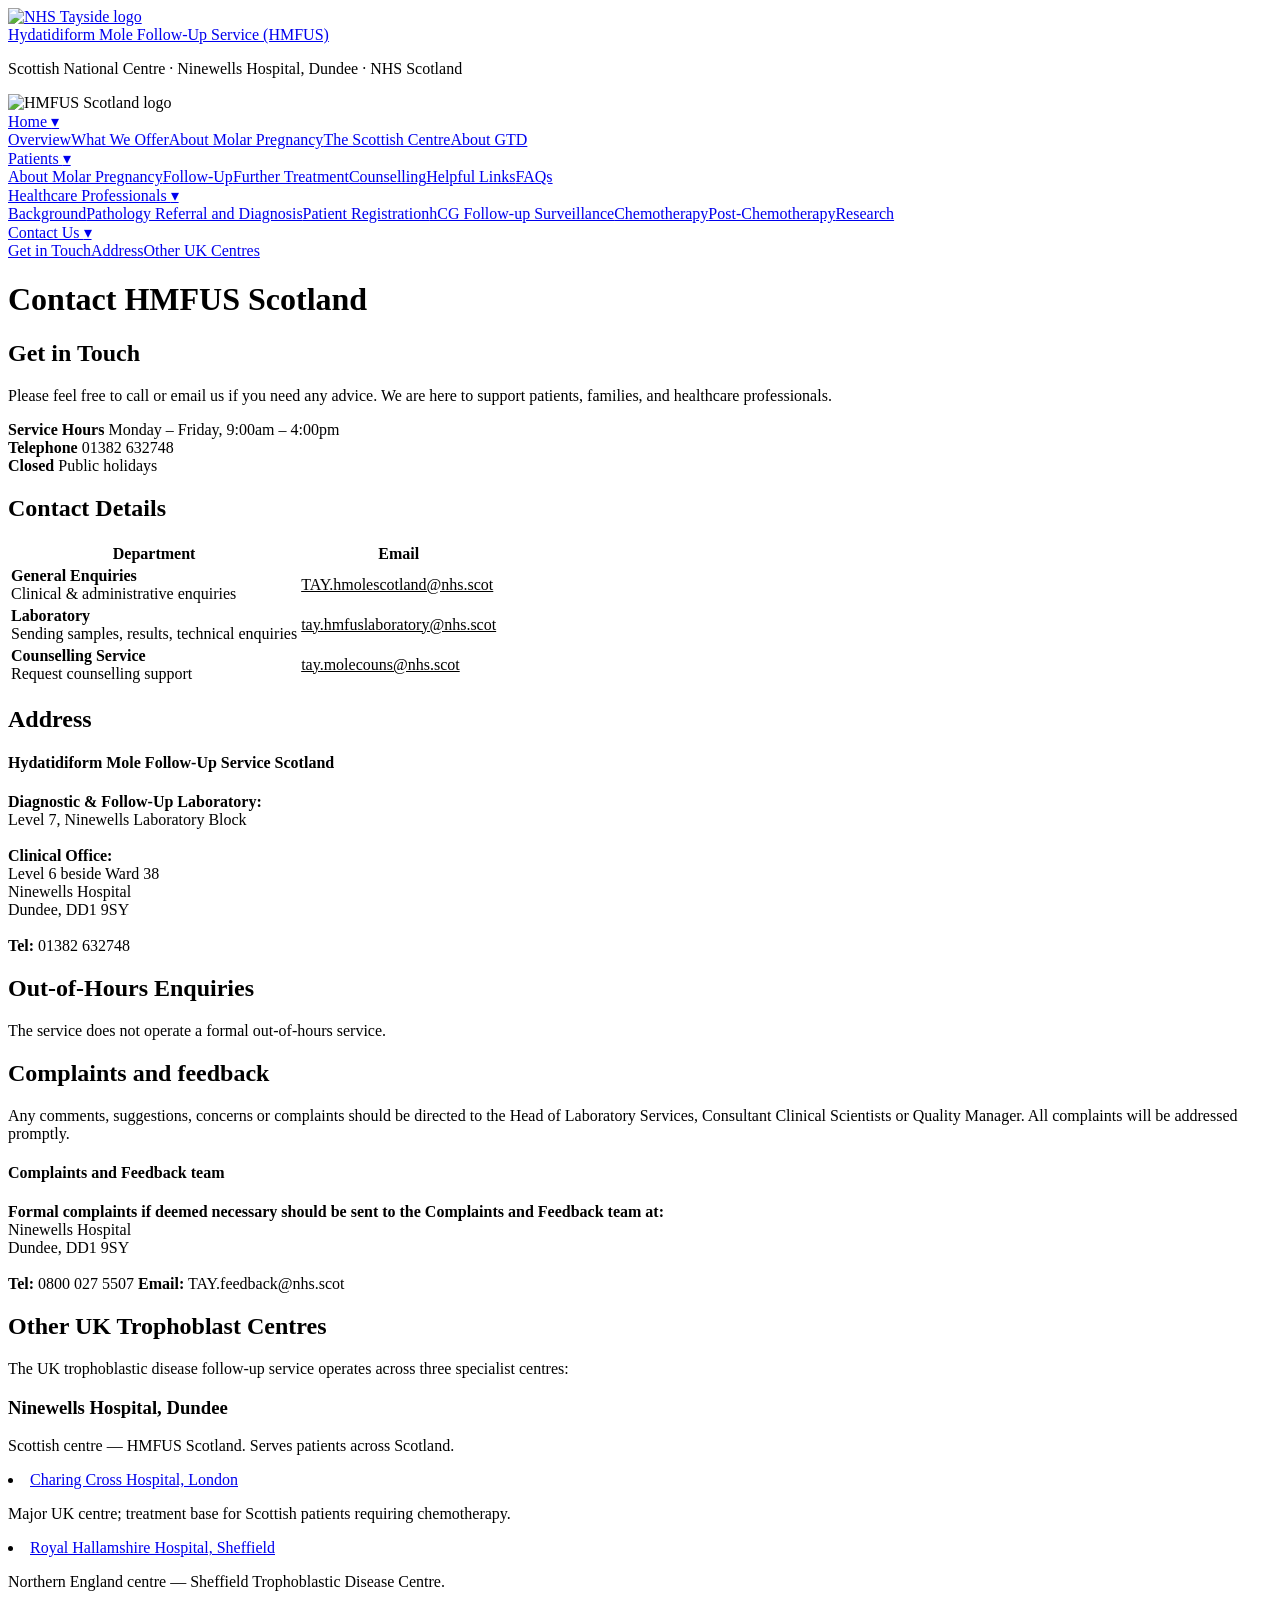
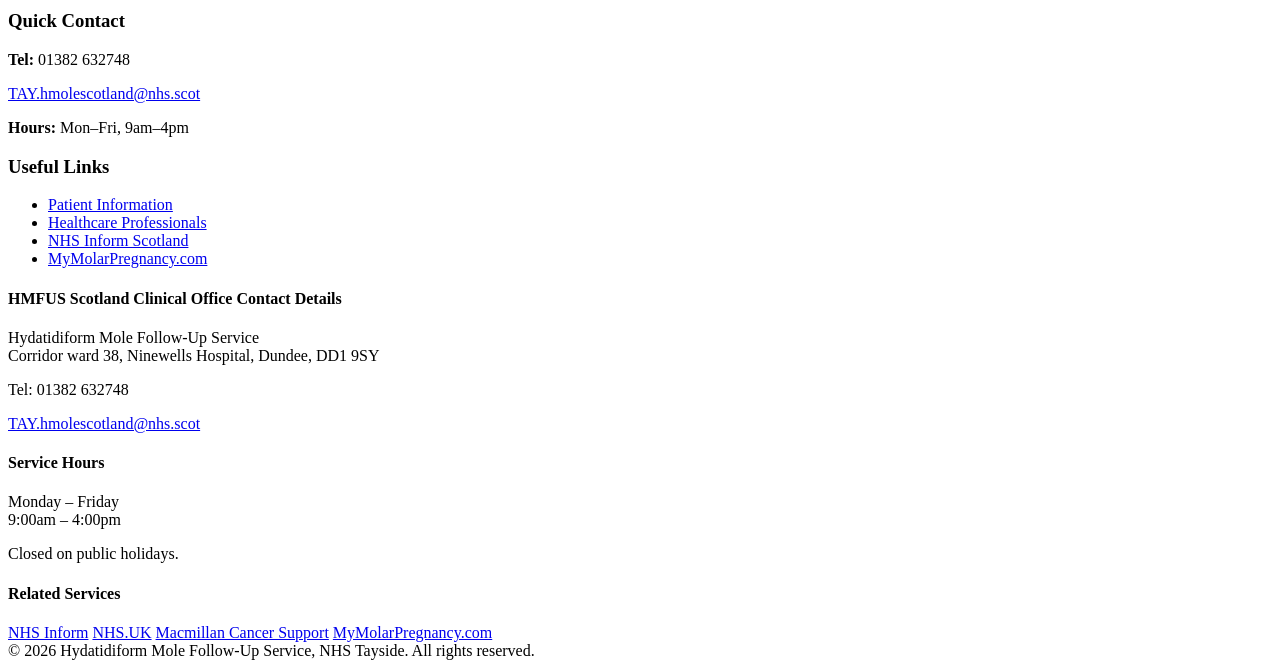
==== contact.html @ 1391835d "Update contact.html" ====
<!DOCTYPE html>
<html lang="en">
<head>
  <meta charset="UTF-8">
  <meta name="viewport" content="width=device-width, initial-scale=1.0">
  <title>Contact Us – HMFUS Scotland</title>
  <link rel="stylesheet" href="style.css">
</head>
<body>

<div id="nhs-header-placeholder" data-page="contact.html"></div>

<div class="nhs-page-header">
  <div class="nhs-page-header__inner">
    <h1>Contact HMFUS Scotland</h1>
  </div>
</div>

<main>
  <div class="nhs-main nhs-main--two-col">

    <div>

      <h2>Get in Touch</h2>
      <p>Please feel free to call or email us if you need any advice. We are here to support patients, families, and healthcare professionals.</p>

      <div class="nhs-info-strip">
        <div class="nhs-info-strip__item"><strong>Service Hours</strong> Monday – Friday, 9:00am – 4:00pm</div>
        <div class="nhs-info-strip__item"><strong>Telephone</strong> 01382 632748</div>
        <div class="nhs-info-strip__item"><strong>Closed</strong> Public holidays</div>
      </div>

      <h2>Contact Details</h2>
      <table class="nhs-table">
        <thead><tr><th>Department</th><th>Email</th></tr></thead>
        <tbody>
          <tr>
            <td><strong>General Enquiries</strong><br>Clinical &amp; administrative enquiries</td>
            <td><a href="mailto:TAY.hmolescotland@nhs.scot" style="color:var(--nhs-blue)">TAY.hmolescotland@nhs.scot</a></td>
          </tr>
          <tr>
            <td><strong>Laboratory</strong><br>Sending samples, results, technical enquiries</td>
            <td><a href="mailto:tay.hmfuslaboratory@nhs.scot" style="color:var(--nhs-blue)">tay.hmfuslaboratory@nhs.scot</a></td>
          </tr>
          <tr>
            <td><strong>Counselling Service</strong><br>Request counselling support</td>
            <td><a href="mailto:tay.molecouns@nhs.scot" style="color:var(--nhs-blue)">tay.molecouns@nhs.scot</a></td>
          </tr>
        </tbody>
      </table>

      <h2>Address</h2>
      <div class="nhs-callout">
        <h4>Hydatidiform Mole Follow-Up Service Scotland</h4>
        <p>
          <strong>Diagnostic &amp; Follow-Up Laboratory:</strong><br>
          Level 7, Ninewells Laboratory Block<br><br>
          <strong>Clinical Office:</strong><br>
          Level 6 beside Ward 38<br>
          Ninewells Hospital<br>
          Dundee, DD1 9SY<br><br>
          <strong>Tel:</strong> 01382 632748
        </p>
      </div>

      <h2>Out-of-Hours Enquiries</h2>
      <p>The service does not operate a formal out-of-hours service. </p>

      <h2>Complaints and feedback</h2>
      <p>Any comments, suggestions, concerns or complaints should be directed to the Head of Laboratory Services, Consultant Clinical Scientists or Quality Manager. All complaints will be addressed promptly. </p>
      <div class="nhs-callout">
        <h4>Complaints and Feedback team</h4>
        <p>
          <strong>Formal complaints if deemed necessary should be sent to the Complaints and Feedback team at:</strong><br>
          Ninewells Hospital<br>
          Dundee, DD1 9SY<br><br>
          <strong>Tel:</strong> 0800 027 5507
          <strong>Email:</strong> TAY.feedback@nhs.scot
        </p>
      </div>

      <h2>Other UK Trophoblast Centres</h2>
      <p>The UK trophoblastic disease follow-up service operates across three specialist centres:</p>
      <div class="nhs-card-grid">
        <div class="nhs-card">
          <h3>Ninewells Hospital, Dundee</h3>
          <p>Scottish centre — HMFUS Scotland. Serves patients across Scotland.</p>
        </div>
        <div class="nhs-card">
          <li><a href="https://www.hmole-chorio.org.uk/">Charing Cross Hospital, London</a></li>
          <p>Major UK centre; treatment base for Scottish patients requiring chemotherapy.</p>
        </div>
        <div class="nhs-card">
          <li><a href="https://stdc.sites.sheffield.ac.uk/">Royal Hallamshire Hospital, Sheffield</a></li>
          <p>Northern England centre — Sheffield Trophoblastic Disease Centre.</p>
        </div>
      </div>

    </div>

    <aside class="nhs-sidebar">
      <div class="nhs-sidebar-box">
        <h3>Quick Contact</h3>
        <p><strong>Tel:</strong> 01382 632748</p>
        <p><a href="mailto:TAY.hmolescotland@nhs.scot">TAY.hmolescotland@nhs.scot</a></p>
        <p><strong>Hours:</strong> Mon–Fri, 9am–4pm</p>
      </div>
      <div class="nhs-sidebar-box">
        <h3>Useful Links</h3>
        <ul>
          <li><a href="patients.html">Patient Information</a></li>
          <li><a href="professionals.html">Healthcare Professionals</a></li>
          <li><a href="https://www.nhsinform.scot/illnesses-and-conditions/pregnancy-and-childbirth/losing-a-baby/molar-pregnancy/" target="_blank">NHS Inform Scotland</a></li>
          <li><a href="https://mymolarpregnancy.com/" target="_blank">MyMolarPregnancy.com</a></li>
        </ul>
      </div>
    </aside>

  </div>
</main>

<div id="nhs-footer-placeholder"></div>
<script src="components.js"></script>
</body>
</html>
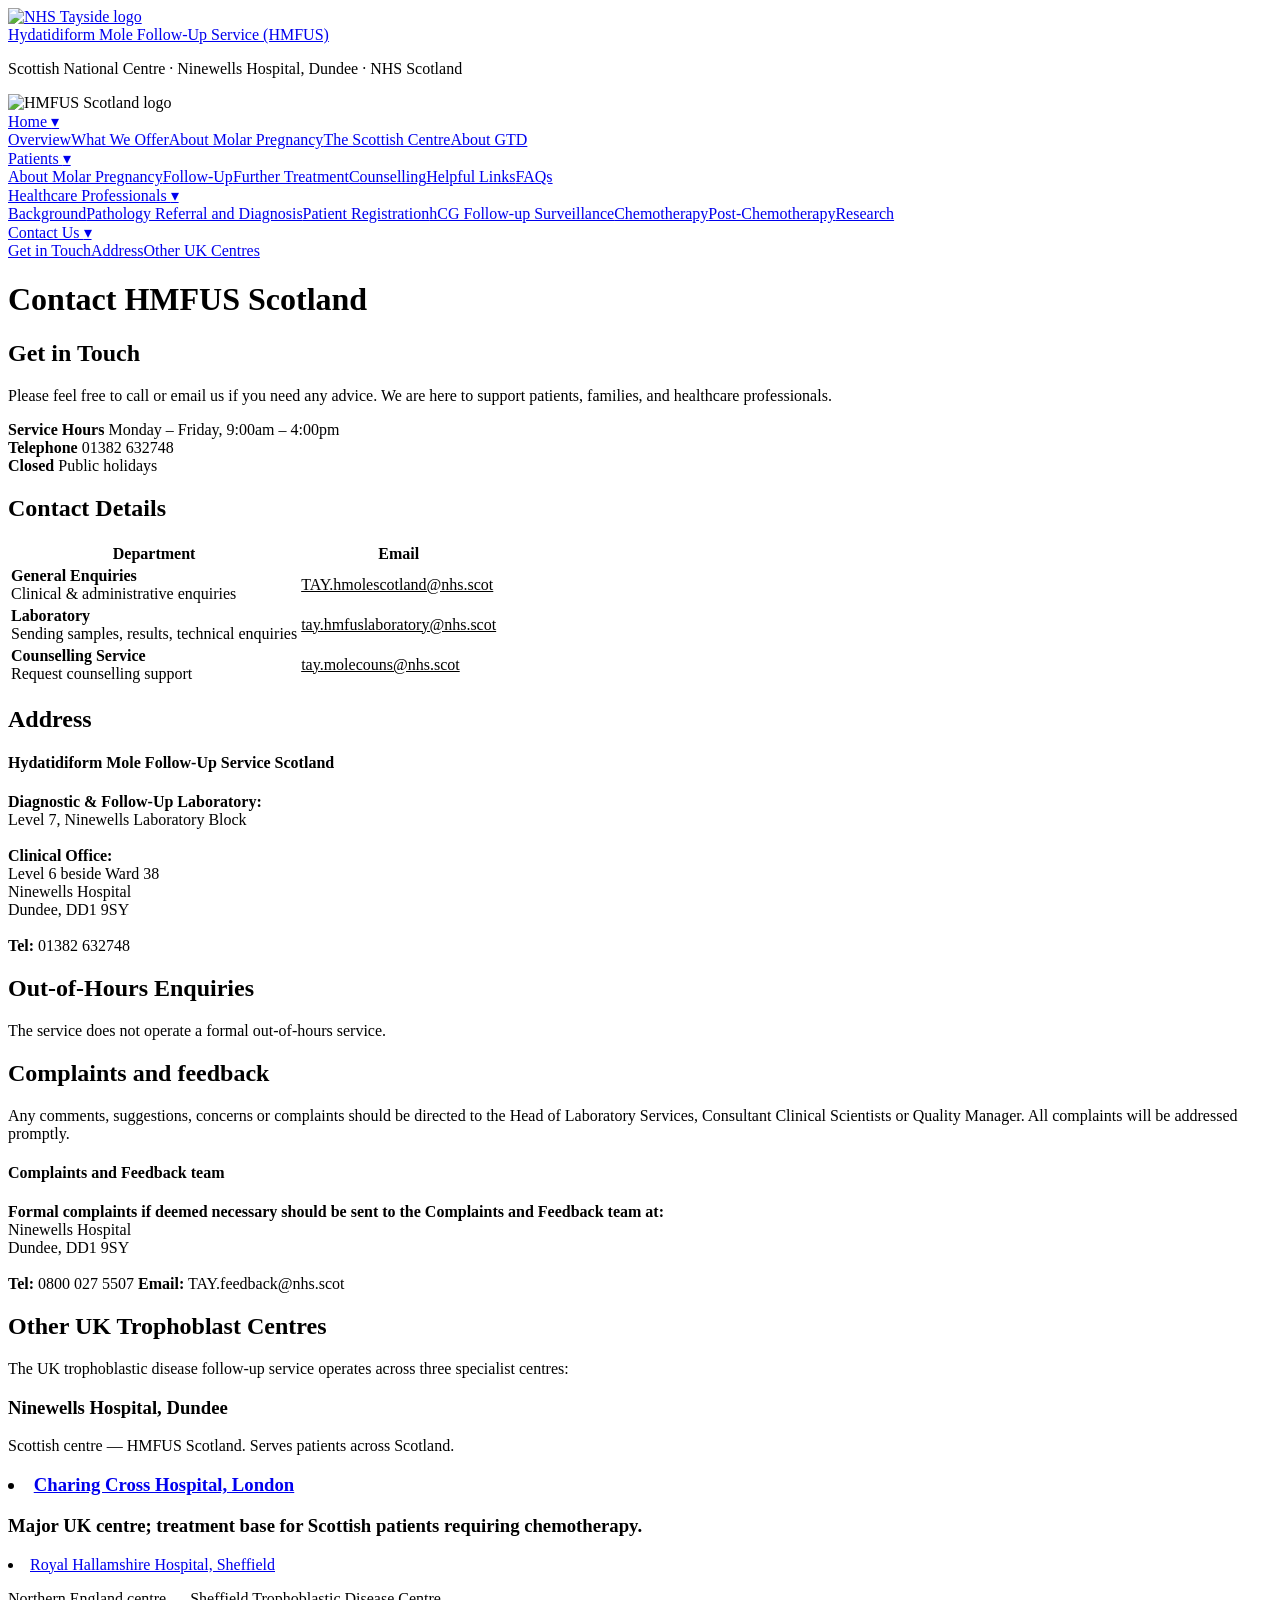
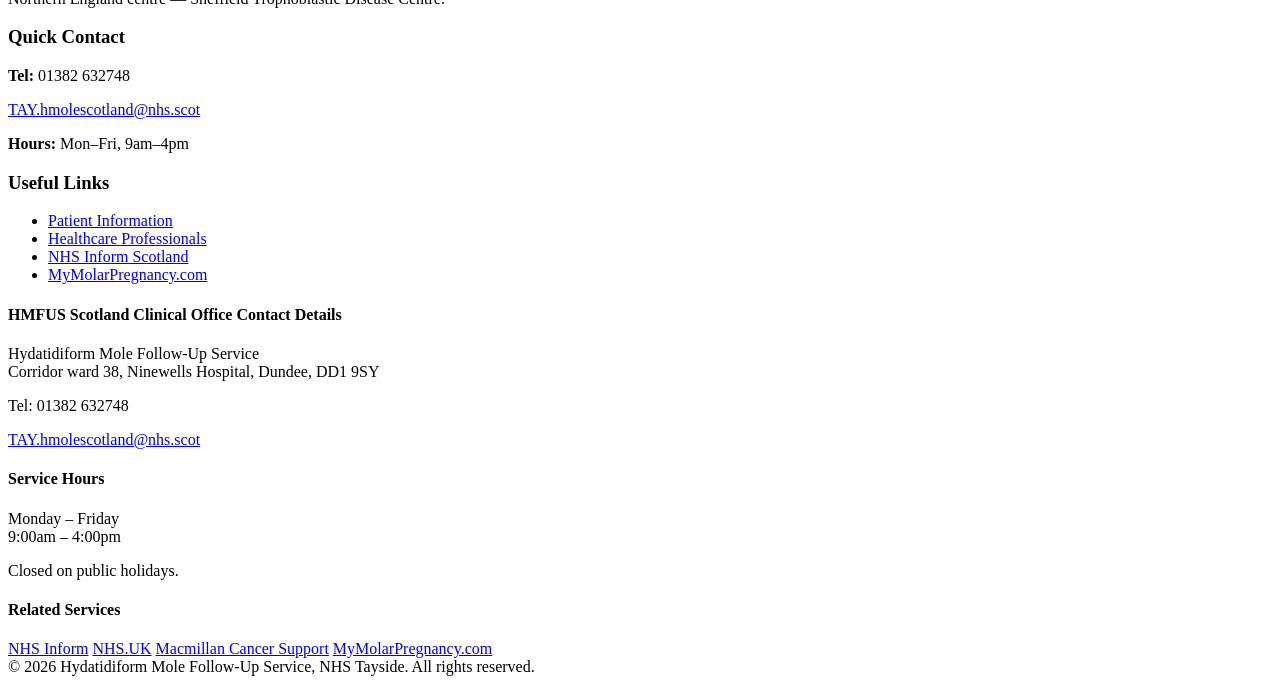
==== commit e04f7038: "Update contact.html" ====
--- a/contact.html
+++ b/contact.html
@@ -87,7 +87,7 @@
           <p>Scottish centre — HMFUS Scotland. Serves patients across Scotland.</p>
         </div>
         <div class="nhs-card">
-          <li><a href="https://www.hmole-chorio.org.uk/">Charing Cross Hospital, London</a></li>
+          <h3><li><a href="https://www.hmole-chorio.org.uk/">Charing Cross Hospital, London</a></li><h3>
           <p>Major UK centre; treatment base for Scottish patients requiring chemotherapy.</p>
         </div>
         <div class="nhs-card">
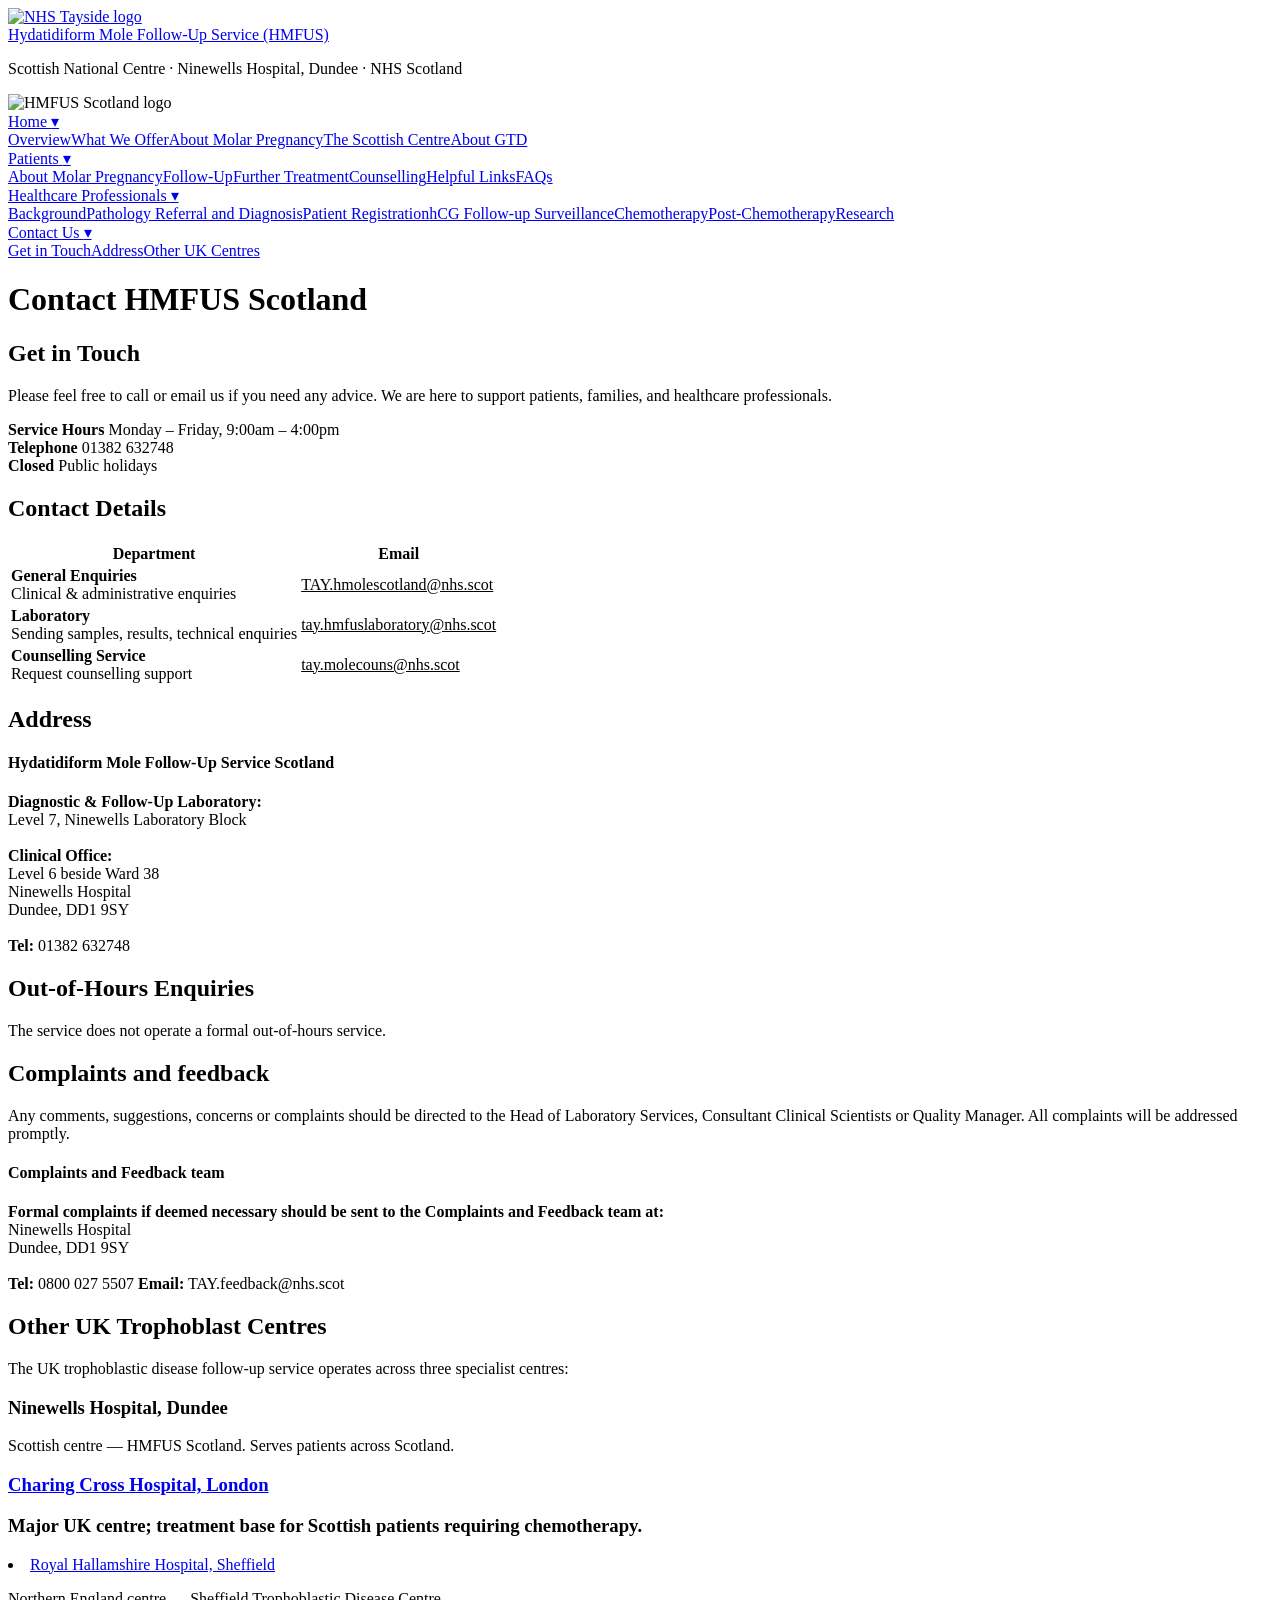
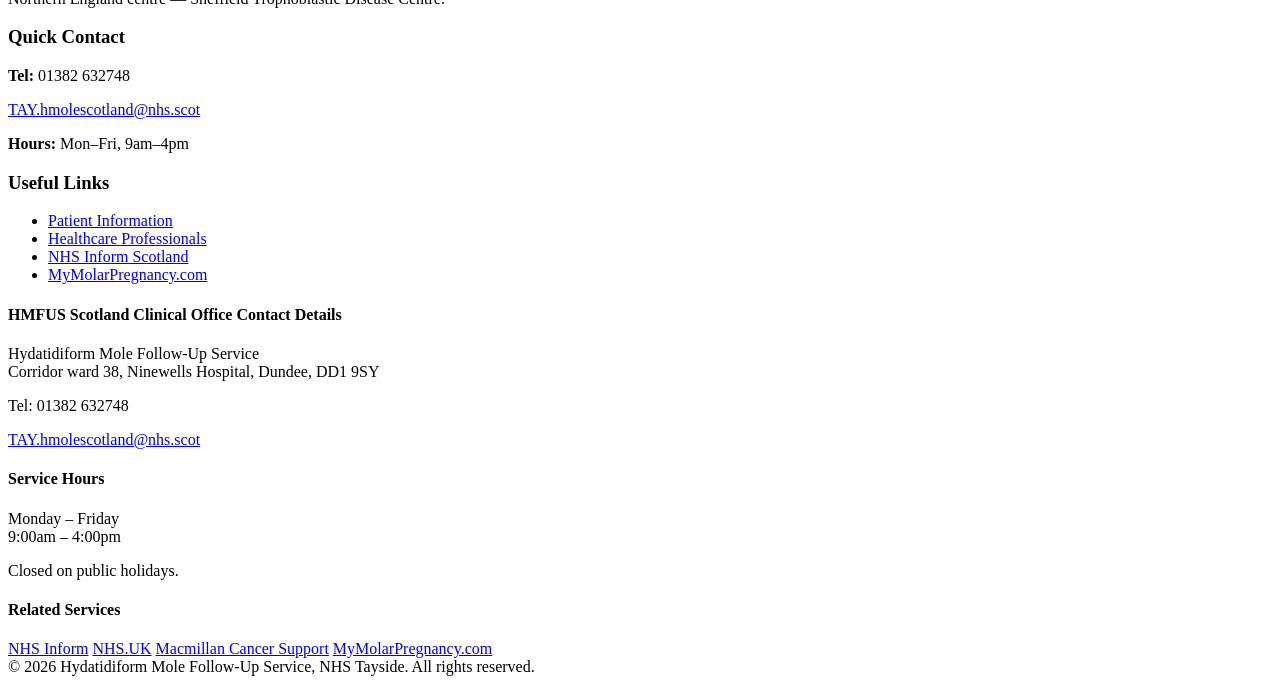
==== commit a2195690: "Update contact.html" ====
--- a/contact.html
+++ b/contact.html
@@ -87,7 +87,7 @@
           <p>Scottish centre — HMFUS Scotland. Serves patients across Scotland.</p>
         </div>
         <div class="nhs-card">
-          <h3><li><a href="https://www.hmole-chorio.org.uk/">Charing Cross Hospital, London</a></li><h3>
+          <h3><a href="https://www.hmole-chorio.org.uk/">Charing Cross Hospital, London</a><h3>
           <p>Major UK centre; treatment base for Scottish patients requiring chemotherapy.</p>
         </div>
         <div class="nhs-card">
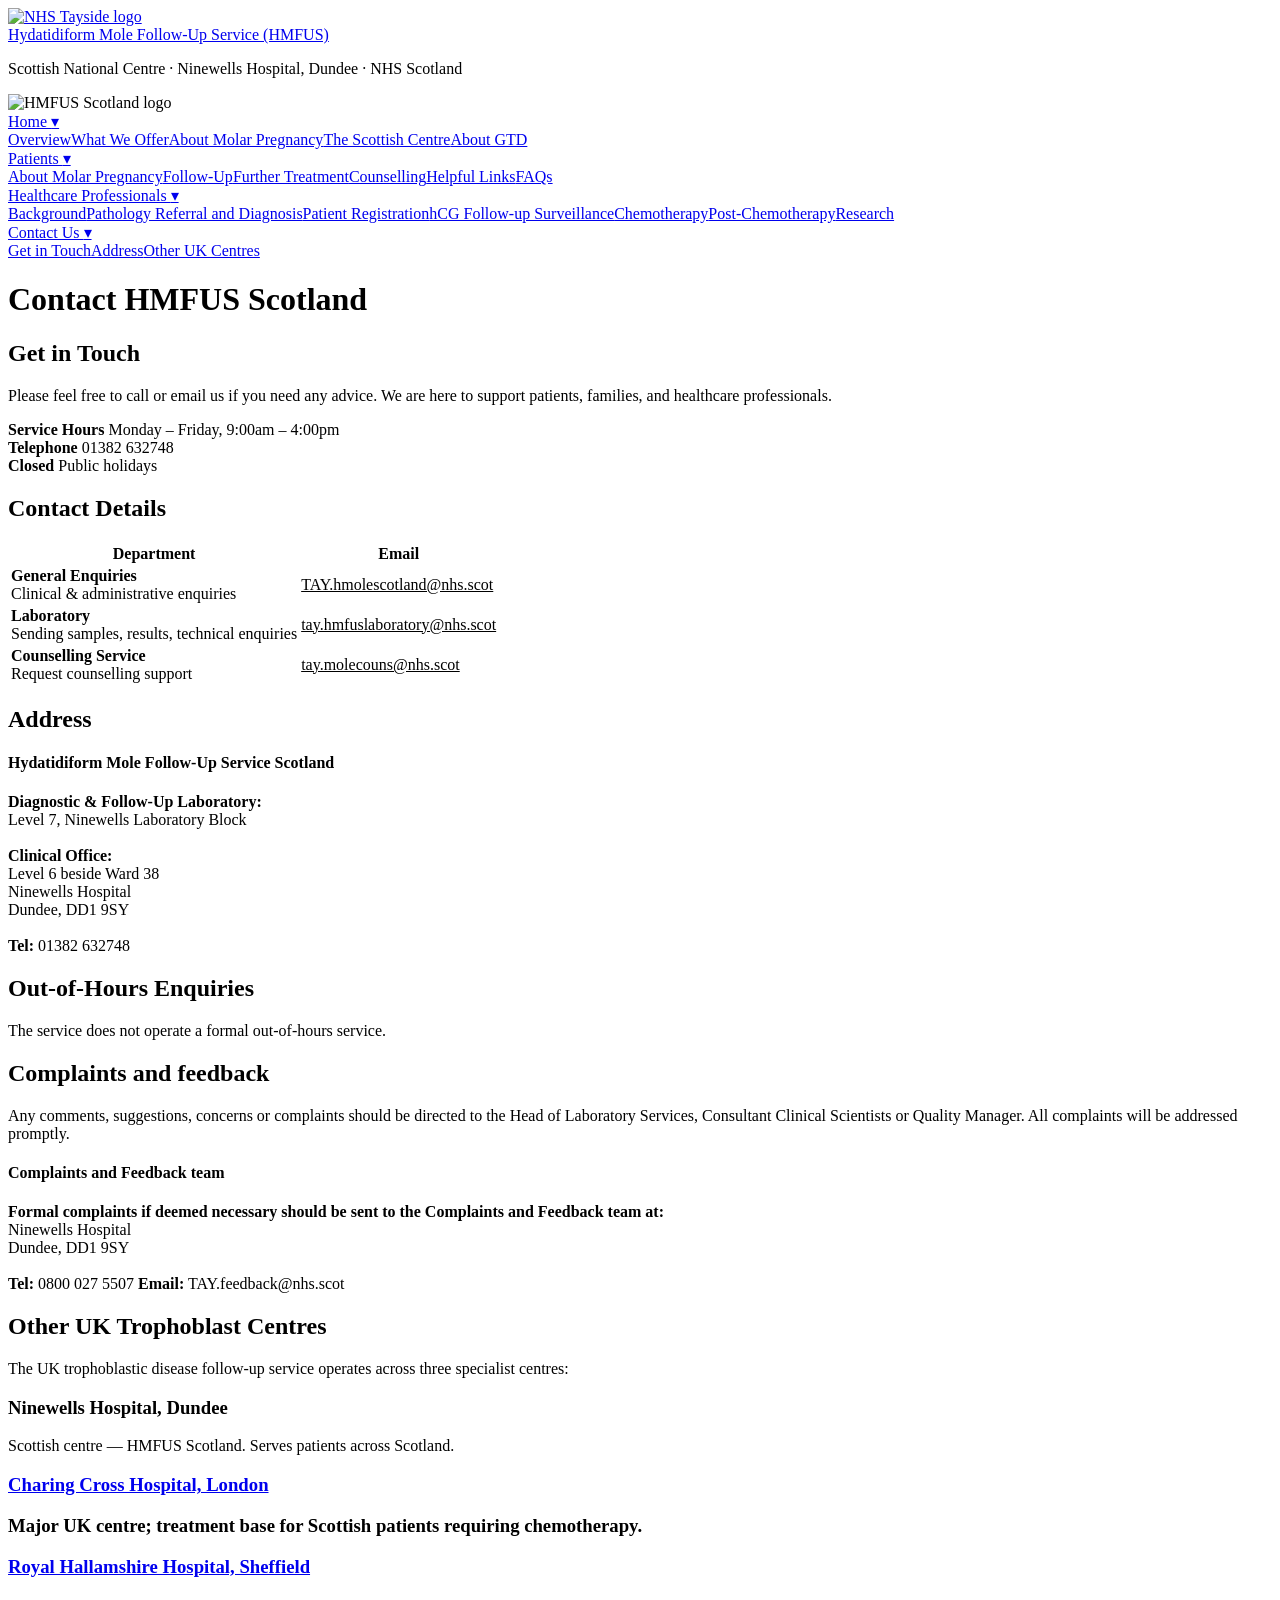
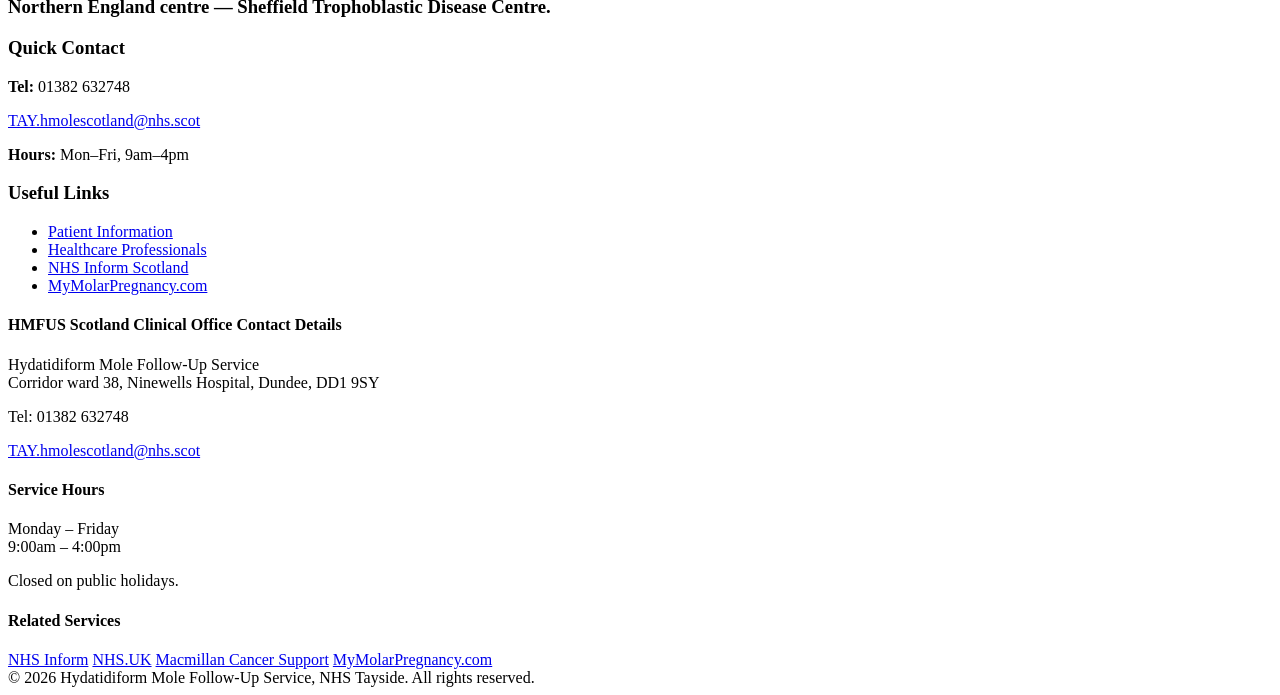
==== commit 2f8f9573: "Update contact.html" ====
--- a/contact.html
+++ b/contact.html
@@ -91,7 +91,7 @@
           <p>Major UK centre; treatment base for Scottish patients requiring chemotherapy.</p>
         </div>
         <div class="nhs-card">
-          <li><a href="https://stdc.sites.sheffield.ac.uk/">Royal Hallamshire Hospital, Sheffield</a></li>
+          <h3><a href="https://stdc.sites.sheffield.ac.uk/">Royal Hallamshire Hospital, Sheffield</a><h3>
           <p>Northern England centre — Sheffield Trophoblastic Disease Centre.</p>
         </div>
       </div>
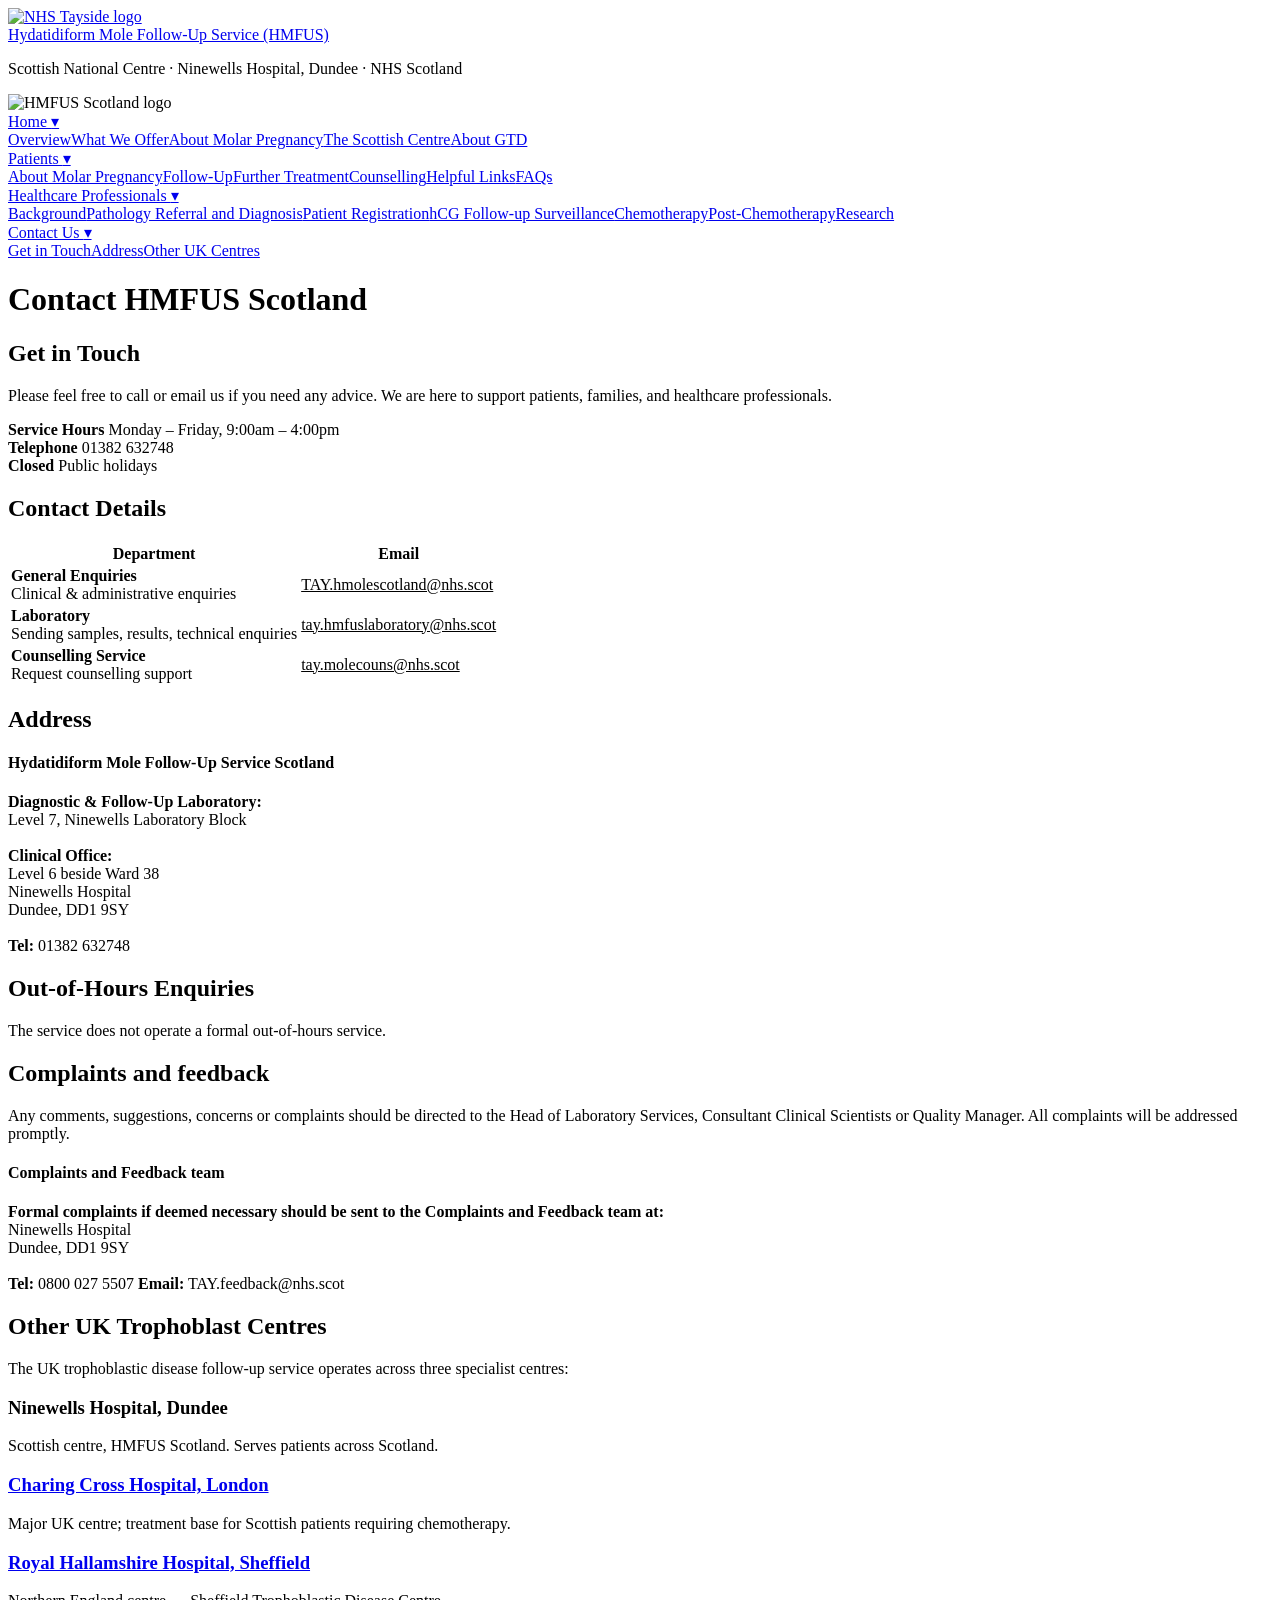
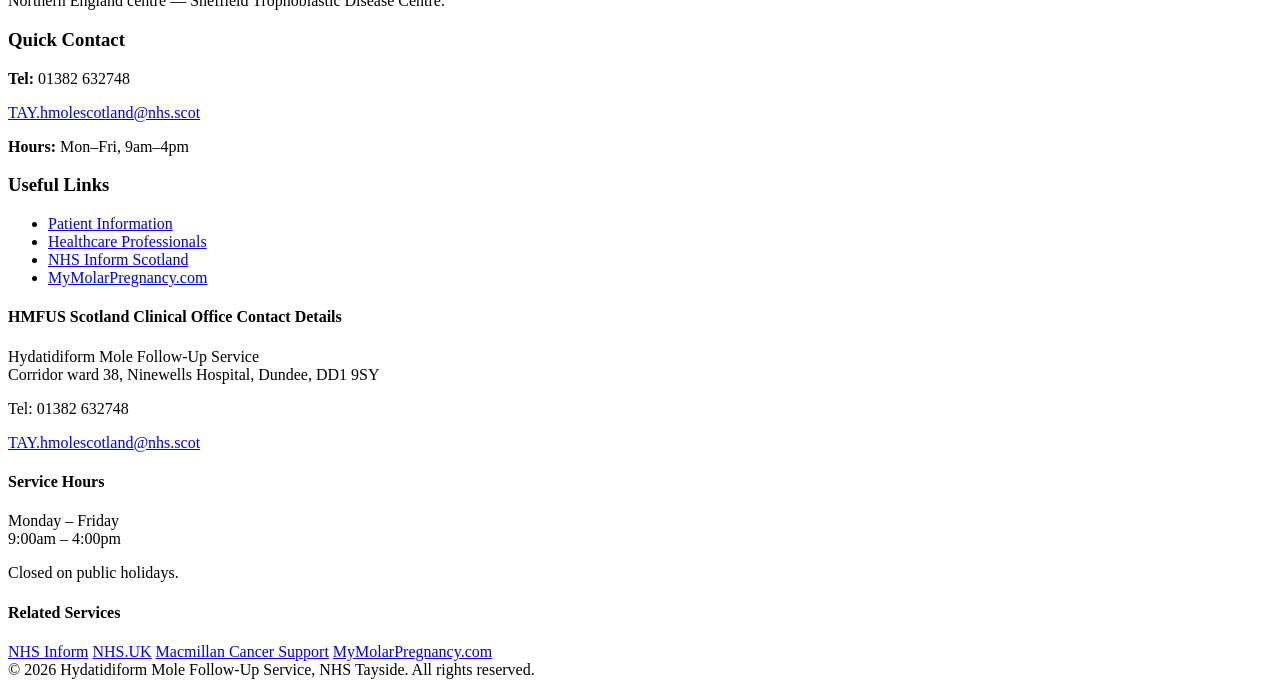
==== commit ebb3464b: "Update contact.html" ====
--- a/contact.html
+++ b/contact.html
@@ -84,14 +84,14 @@
       <div class="nhs-card-grid">
         <div class="nhs-card">
           <h3>Ninewells Hospital, Dundee</h3>
-          <p>Scottish centre — HMFUS Scotland. Serves patients across Scotland.</p>
+          <p>Scottish centre, HMFUS Scotland. Serves patients across Scotland.</p>
         </div>
         <div class="nhs-card">
-          <h3><a href="https://www.hmole-chorio.org.uk/">Charing Cross Hospital, London</a><h3>
+          <h3><a href="https://www.hmole-chorio.org.uk/">Charing Cross Hospital, London</a></h3>
           <p>Major UK centre; treatment base for Scottish patients requiring chemotherapy.</p>
         </div>
         <div class="nhs-card">
-          <h3><a href="https://stdc.sites.sheffield.ac.uk/">Royal Hallamshire Hospital, Sheffield</a><h3>
+          <h3><a href="https://stdc.sites.sheffield.ac.uk/">Royal Hallamshire Hospital, Sheffield</a></h3>
           <p>Northern England centre — Sheffield Trophoblastic Disease Centre.</p>
         </div>
       </div>
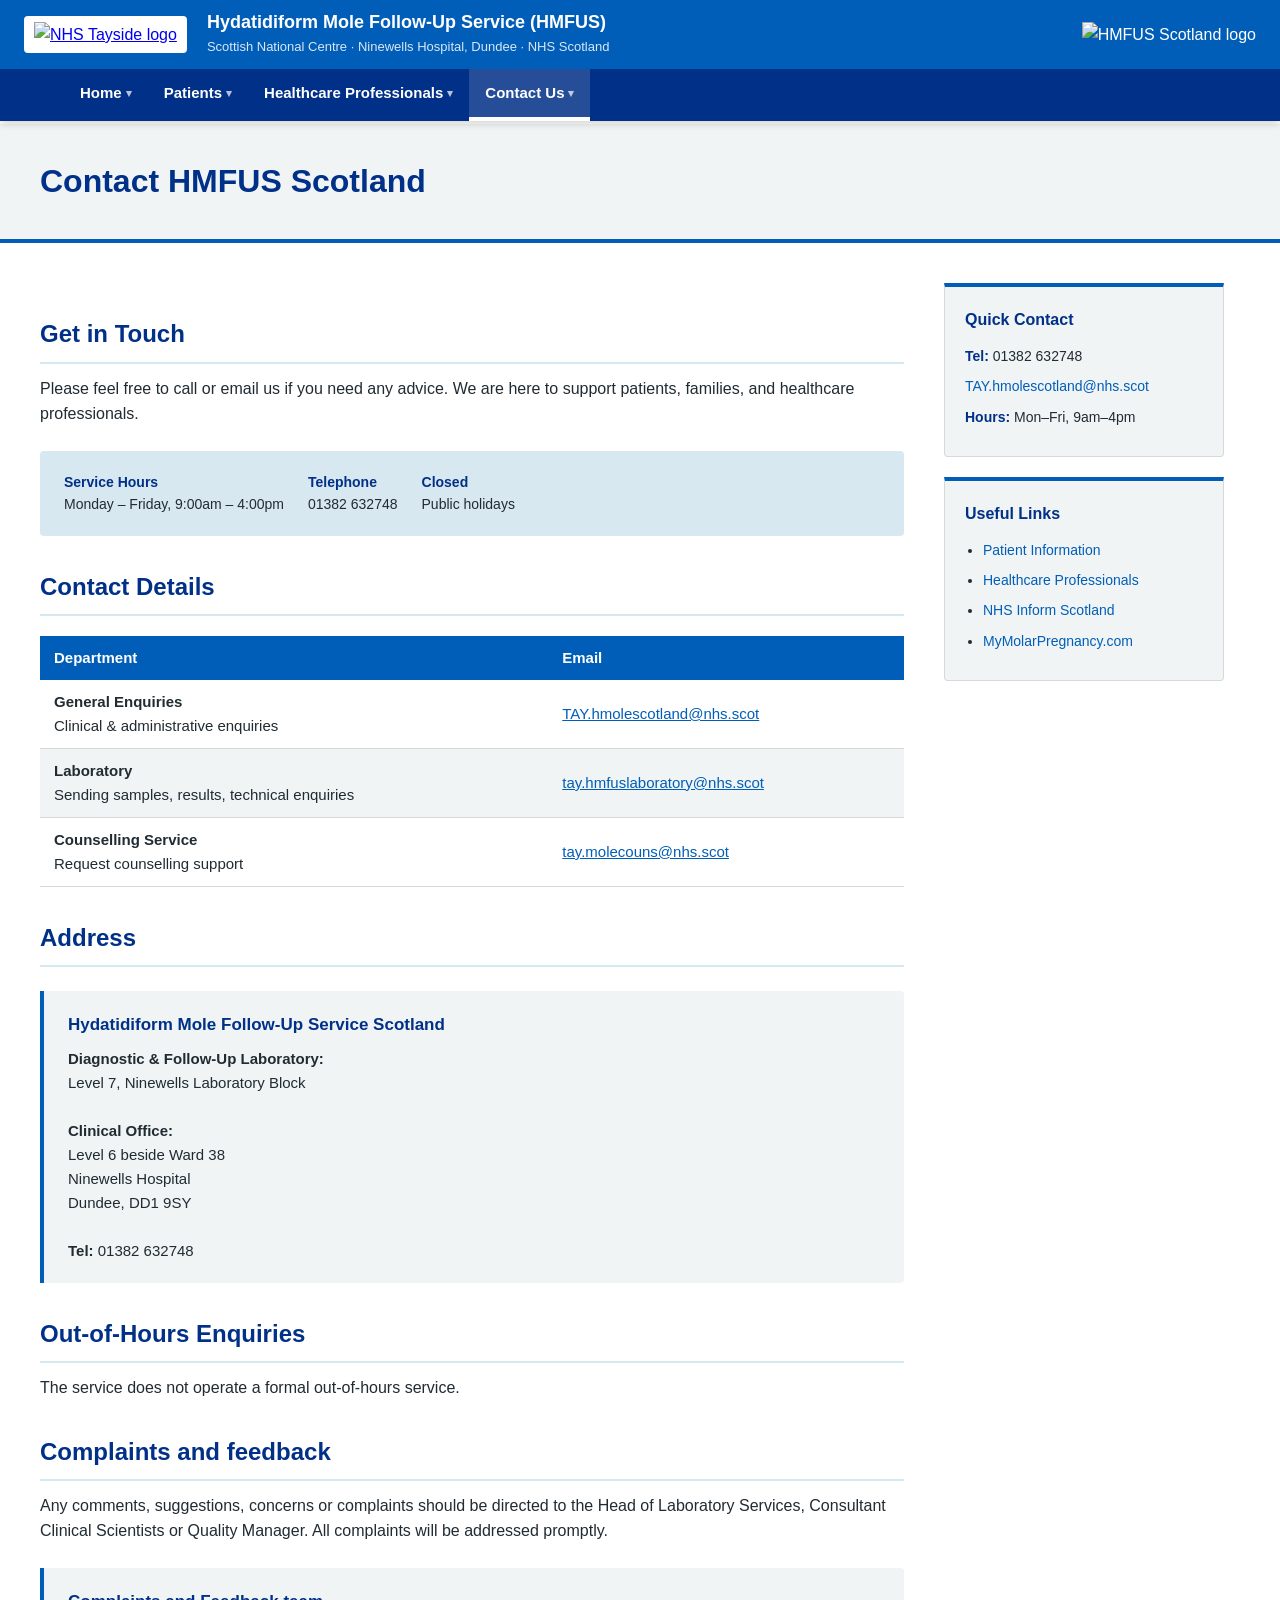
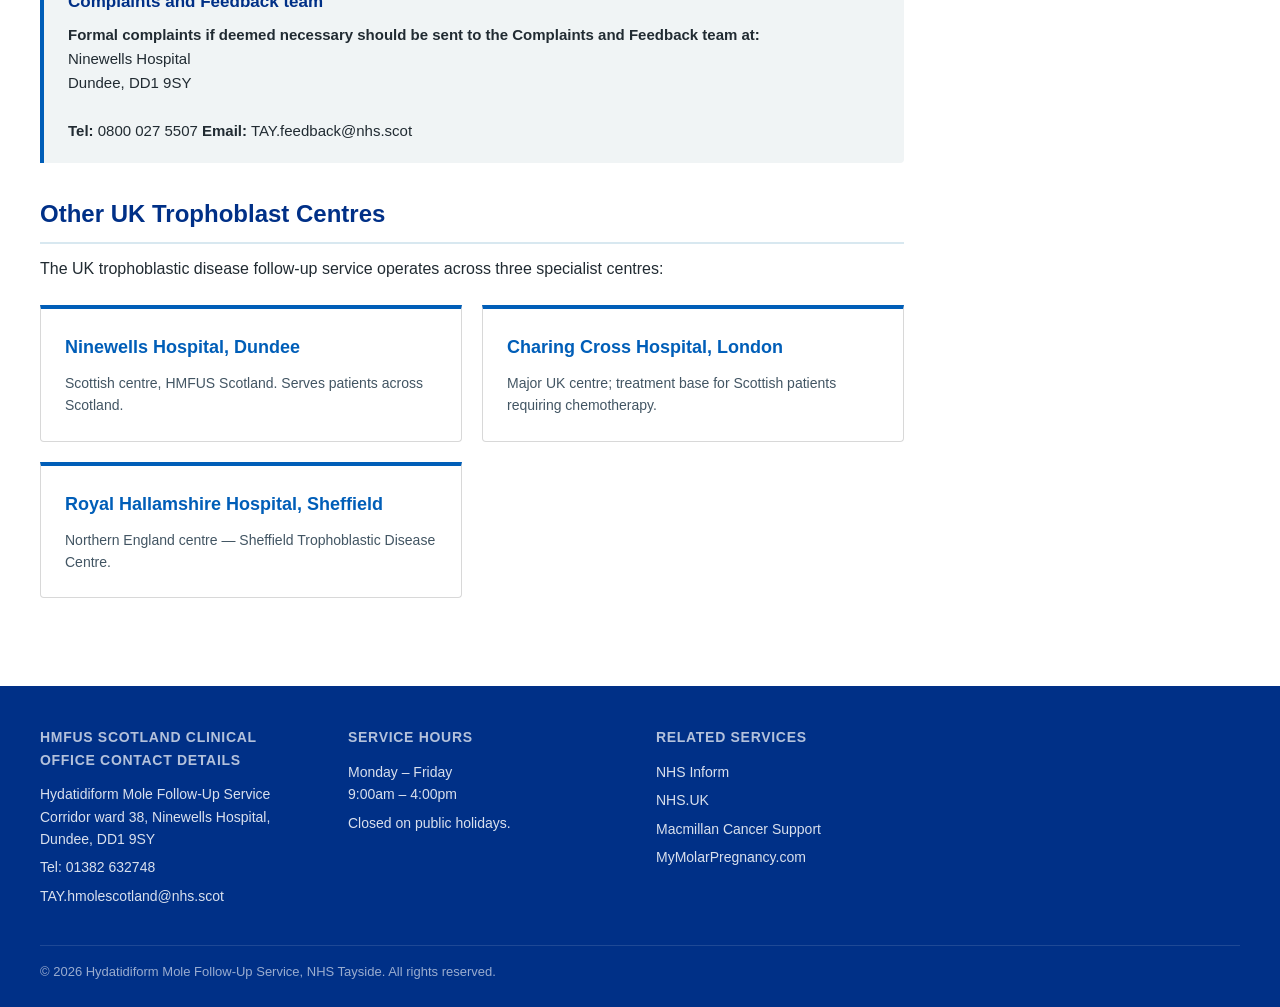
==== commit e671c0fc: "Update contact.html" ====
--- a/contact.html
+++ b/contact.html
@@ -81,19 +81,24 @@
 
       <h2>Other UK Trophoblast Centres</h2>
       <p>The UK trophoblastic disease follow-up service operates across three specialist centres:</p>
+      
       <div class="nhs-card-grid">
+        
         <div class="nhs-card">
           <h3>Ninewells Hospital, Dundee</h3>
           <p>Scottish centre, HMFUS Scotland. Serves patients across Scotland.</p>
         </div>
+        
         <div class="nhs-card">
           <h3><a href="https://www.hmole-chorio.org.uk/">Charing Cross Hospital, London</a></h3>
           <p>Major UK centre; treatment base for Scottish patients requiring chemotherapy.</p>
         </div>
+        
         <div class="nhs-card">
           <h3><a href="https://stdc.sites.sheffield.ac.uk/">Royal Hallamshire Hospital, Sheffield</a></h3>
           <p>Northern England centre — Sheffield Trophoblastic Disease Centre.</p>
         </div>
+        
       </div>
 
     </div>
--- a/style.css
+++ b/style.css
@@ -0,0 +1,557 @@
+/* NHS-style design for HMFUS */
+:root {
+  --nhs-blue: #005eb8;
+  --nhs-dark-blue: #003087;
+  --nhs-mid-blue: #0072ce;
+  --nhs-light-blue: #d8e8f0;
+  --nhs-green: #007f3b;
+  --nhs-white: #ffffff;
+  --nhs-pale-grey: #f0f4f5;
+  --nhs-mid-grey: #aeb7bd;
+  --nhs-dark-grey: #425563;
+  --nhs-black: #212b32;
+  --font: 'Frutiger', 'Arial', sans-serif;
+}
+
+* { box-sizing: border-box; margin: 0; padding: 0; }
+
+body {
+  font-family: var(--font);
+  font-size: 16px;
+  line-height: 1.6;
+  color: var(--nhs-black);
+  background: var(--nhs-white);
+  padding-top: 124px; /* clears fixed hero banner + nav */
+}
+
+/* ── FIXED HEADER WRAPPER (all pages) ── */
+#nhs-header-placeholder {
+  position: fixed;
+  top: 0;
+  left: 0;
+  right: 0;
+  z-index: 1000;
+  box-shadow: 0 2px 8px rgba(0,0,0,0.2);
+  overflow: visible;
+}
+
+/* ── HERO BANNER (shared across all pages) ── */
+.nhs-hero-banner {
+  background: var(--nhs-blue);
+  color: white;
+}
+.nhs-hero-banner__inner {
+  max-width: 1400px;
+  margin: 0 auto;
+  padding: 12px 24px;
+  display: flex;
+  align-items: center;
+  gap: 20px;
+}
+.nhs-hero-banner__logo img {
+  height: 52px;
+  background: white;
+  padding: 6px 10px;
+  border-radius: 4px;
+}
+.nhs-hero-banner__title {
+  display: block;
+  font-size: 18px;
+  font-weight: 700;
+  color: white;
+  text-decoration: none;
+  line-height: 1.2;
+  margin-bottom: 3px;
+}
+.nhs-hero-banner__title:hover { text-decoration: underline; }
+.nhs-hero-banner__text p {
+  font-size: 13px;
+  opacity: 0.85;
+  margin: 0;
+}
+.nhs-hero-banner__contact {
+  margin-left: auto;
+  text-align: right;
+  font-size: 13px;
+  opacity: 0.9;
+  white-space: nowrap;
+}
+.nhs-hero-banner__contact a { color: white; text-decoration: none; }
+.nhs-hero-banner__contact a:hover { text-decoration: underline; }
+.nhs-hero-banner__logo-right img {
+  height: 60px;
+  width: auto;
+  margin-left: 16px;
+}
+
+/* ── NAV ── */
+.nhs-nav {
+  background: var(--nhs-dark-blue);
+  overflow: visible;
+  position: relative;
+  z-index: 1000;
+}
+.nhs-nav__inner {
+  max-width: 1200px;
+  margin: 0 auto;
+  padding: 0 24px;
+  display: flex;
+  flex-wrap: wrap;
+  gap: 0;
+  position: relative;
+}
+.nhs-nav a {
+  color: white;
+  text-decoration: none;
+  font-size: 15px;
+  font-weight: 600;
+  padding: 12px 16px;
+  display: inline-block;
+  border-bottom: 4px solid transparent;
+  transition: background 0.15s, border-color 0.15s;
+}
+.nhs-nav a:hover {
+  background: rgba(255,255,255,0.1);
+  border-bottom-color: rgba(255,255,255,0.5);
+}
+.nhs-nav a.active {
+  background: rgba(255,255,255,0.15);
+  border-bottom-color: white;
+}
+/* ── NAV DROPDOWNS ── */
+.nhs-nav__item {
+  position: relative;
+  display: inline-block;
+}
+.nhs-nav__item > a {
+  display: flex;
+  align-items: center;
+  gap: 4px;
+}
+.nav-arrow {
+  font-size: 11px;
+  opacity: 0.7;
+  transition: transform 0.2s;
+}
+.nhs-nav__item:hover .nav-arrow {
+  transform: rotate(180deg);
+}
+.nhs-nav__dropdown {
+  display: none;
+  position: absolute;
+  top: 100%;
+  left: 0;
+  min-width: 220px;
+  background: var(--nhs-dark-blue);
+  box-shadow: 0 4px 12px rgba(0,0,0,0.25);
+  z-index: 2000;
+  border-top: 2px solid rgba(255,255,255,0.2);
+}
+.nhs-nav__item:hover .nhs-nav__dropdown {
+  display: block;
+}
+.nhs-nav__dropdown a {
+  display: block;
+  padding: 10px 16px;
+  color: rgba(255,255,255,0.9);
+  text-decoration: none;
+  font-size: 14px;
+  font-weight: 400;
+  border-bottom: 1px solid rgba(255,255,255,0.08);
+  border-left: 3px solid transparent;
+  transition: background 0.12s, border-color 0.12s;
+  white-space: nowrap;
+}
+.nhs-nav__dropdown a:hover {
+  background: rgba(255,255,255,0.12);
+  border-left-color: white;
+  color: white;
+}
+
+
+/* Sub-nav for inner pages */
+.nhs-subnav {
+  background: var(--nhs-light-blue);
+  border-bottom: 2px solid var(--nhs-blue);
+}
+/* Pages with a subnav need extra padding to clear it (~44px subnav height) */
+.nhs-subnav + .nhs-breadcrumb,
+.nhs-subnav ~ .nhs-breadcrumb {
+  margin-top: 44px;
+}
+.nhs-subnav__inner {
+  max-width: 1200px;
+  margin: 0 auto;
+  padding: 0 24px;
+  display: flex;
+  flex-wrap: wrap;
+}
+.nhs-subnav a {
+  color: var(--nhs-dark-blue);
+  text-decoration: none;
+  font-size: 14px;
+  font-weight: 600;
+  padding: 10px 14px;
+  display: inline-block;
+  border-bottom: 3px solid transparent;
+}
+.nhs-subnav a:hover { border-bottom-color: var(--nhs-blue); }
+.nhs-subnav a.active { border-bottom-color: var(--nhs-blue); color: var(--nhs-blue); }
+
+/* ── HERO BANNER ── */
+.nhs-hero {
+  background: var(--nhs-blue);
+  color: white;
+  padding: 48px 24px;
+}
+.nhs-hero__inner {
+  max-width: 1200px;
+  margin: 0 auto;
+  display: grid;
+  grid-template-columns: 1fr auto;
+  gap: 32px;
+  align-items: center;
+}
+.nhs-hero h1 {
+  font-size: 36px;
+  font-weight: 700;
+  line-height: 1.2;
+  margin-bottom: 12px;
+}
+.nhs-hero p {
+  font-size: 18px;
+  opacity: 0.9;
+  max-width: 600px;
+}
+.nhs-hero__logo-box img {
+  max-width: 240px;
+  background: white;
+  padding: 12px;
+  border-radius: 4px;
+}
+
+/* ── PAGE CONTENT ── */
+.nhs-page-header {
+  background: var(--nhs-pale-grey);
+  border-bottom: 4px solid var(--nhs-blue);
+  padding: 32px 24px;
+}
+.nhs-page-header__inner {
+  max-width: 1200px;
+  margin: 0 auto;
+}
+.nhs-page-header h1 {
+  font-size: 32px;
+  color: var(--nhs-dark-blue);
+  font-weight: 700;
+}
+
+.nhs-breadcrumb {
+  background: var(--nhs-white);
+  border-bottom: 1px solid #d8d8d8;
+  padding: 8px 24px;
+  font-size: 14px;
+}
+.nhs-breadcrumb__inner {
+  max-width: 1200px;
+  margin: 0 auto;
+}
+.nhs-breadcrumb a { color: var(--nhs-blue); text-decoration: none; }
+.nhs-breadcrumb a:hover { text-decoration: underline; }
+.nhs-breadcrumb span { color: var(--nhs-dark-grey); margin: 0 6px; }
+
+/* ── MAIN LAYOUT ── */
+.nhs-main {
+  max-width: 1200px;
+  margin: 0 auto;
+  padding: 40px 16px 64px 0;
+}
+.nhs-main--two-col {
+  display: grid;
+  grid-template-columns: 1fr 280px;
+  gap: 40px;
+}
+.nhs-sidebar {
+  position: sticky;
+  top: 24px;
+  align-self: start;
+}
+
+/* ── CONTENT ELEMENTS ── */
+.nhs-main h2 {
+  font-size: 24px;
+  color: var(--nhs-dark-blue);
+  font-weight: 700;
+  margin: 32px 0 12px;
+  padding-bottom: 8px;
+  border-bottom: 2px solid var(--nhs-light-blue);
+}
+.nhs-main h3 {
+  font-size: 20px;
+  color: var(--nhs-dark-blue);
+  font-weight: 700;
+  margin: 24px 0 10px;
+}
+.nhs-main h4 {
+  font-size: 17px;
+  font-weight: 700;
+  margin: 20px 0 8px;
+}
+.nhs-main p { margin-bottom: 16px; }
+.nhs-main ul, .nhs-main ol {
+  margin: 0 0 16px 24px;
+}
+.nhs-main li { margin-bottom: 6px; }
+
+/* ── CARDS ── */
+.nhs-card-grid {
+  display: grid;
+  grid-template-columns: repeat(auto-fill, minmax(280px, 1fr));
+  gap: 20px;
+  margin: 24px 0;
+}
+.nhs-card {
+  background: var(--nhs-white);
+  border: 1px solid #d8d8d8;
+  border-top: 4px solid var(--nhs-blue);
+  padding: 24px;
+  border-radius: 0 0 4px 4px;
+  text-decoration: none;
+  color: inherit;
+  display: block;
+  transition: box-shadow 0.2s;
+}
+.nhs-card:hover { box-shadow: 0 4px 16px rgba(0,0,0,0.12); }
+.nhs-card h3 {
+  color: var(--nhs-blue);
+  font-size: 18px;
+  margin: 0 0 10px;
+  border: none;
+  padding: 0;
+}
+.nhs-card p { font-size: 14px; margin: 0; color: var(--nhs-dark-grey); }
+.nhs-card .nhs-card__arrow {
+  display: inline-block;
+  margin-top: 12px;
+  color: var(--nhs-blue);
+  font-weight: 700;
+  font-size: 14px;
+}
+.nhs-card__icon {
+  width: 40px;
+  height: 40px;
+  background: var(--nhs-light-blue);
+  border-radius: 50%;
+  display: flex;
+  align-items: center;
+  justify-content: center;
+  margin-bottom: 16px;
+  font-size: 20px;
+}
+
+/* ── CALLOUT BOXES ── */
+.nhs-callout {
+  background: var(--nhs-pale-grey);
+  border-left: 4px solid var(--nhs-blue);
+  padding: 20px 24px;
+  margin: 24px 0;
+  border-radius: 0 4px 4px 0;
+}
+.nhs-callout--green { border-left-color: var(--nhs-green); }
+.nhs-callout--yellow { border-left-color: #ffb81c; }
+.nhs-callout h4 { margin: 0 0 8px; color: var(--nhs-dark-blue); }
+.nhs-callout p { margin: 0; font-size: 15px; }
+
+/* ── INFO STRIP ── */
+.nhs-info-strip {
+  background: var(--nhs-light-blue);
+  padding: 20px 24px;
+  margin: 24px 0;
+  border-radius: 4px;
+  display: flex;
+  gap: 24px;
+  flex-wrap: wrap;
+}
+.nhs-info-strip__item {
+  font-size: 14px;
+}
+.nhs-info-strip__item strong { display: block; color: var(--nhs-dark-blue); }
+
+/* ── TABLE ── */
+.nhs-table { width: 100%; border-collapse: collapse; margin: 20px 0; font-size: 15px; }
+.nhs-table th {
+  background: var(--nhs-blue);
+  color: white;
+  text-align: left;
+  padding: 10px 14px;
+  font-weight: 600;
+}
+.nhs-table td { padding: 10px 14px; border-bottom: 1px solid #d8d8d8; }
+.nhs-table tr:nth-child(even) td { background: var(--nhs-pale-grey); }
+
+/* ── IMAGES ── */
+.nhs-image-block {
+  margin: 24px 0;
+  text-align: center;
+}
+.nhs-image-block img {
+  max-width: 100%;
+  border: 1px solid #d8d8d8;
+  border-radius: 4px;
+}
+.nhs-image-block figcaption {
+  font-size: 13px;
+  color: var(--nhs-dark-grey);
+  margin-top: 8px;
+  font-style: italic;
+}
+.nhs-image-row {
+  display: flex;
+  gap: 16px;
+  margin: 24px 0;
+  justify-content: center;
+  flex-wrap: wrap;
+}
+.nhs-image-row figure {
+  flex: 1;
+  min-width: 220px;
+  max-width: 320px;
+  text-align: center;
+}
+.nhs-image-row img {
+  width: 100%;
+  border: 1px solid #d8d8d8;
+  border-radius: 4px;
+}
+.nhs-image-row figcaption { font-size: 13px; color: var(--nhs-dark-grey); font-style: italic; margin-top: 6px; }
+
+/* ── SIDEBAR WIDGETS ── */
+.nhs-sidebar-box {
+  background: var(--nhs-pale-grey);
+  border: 1px solid #d8d8d8;
+  border-top: 4px solid var(--nhs-blue);
+  padding: 20px;
+  margin-bottom: 20px;
+  border-radius: 0 0 4px 4px;
+}
+.nhs-sidebar-box h3 {
+  font-size: 16px;
+  color: var(--nhs-dark-blue);
+  margin: 0 0 12px;
+  border: none;
+  padding: 0;
+}
+.nhs-sidebar-box ul { margin: 0; padding-left: 18px; }
+.nhs-sidebar-box li { font-size: 14px; margin-bottom: 8px; }
+.nhs-sidebar-box a { color: var(--nhs-blue); text-decoration: none; }
+.nhs-sidebar-box a:hover { text-decoration: underline; }
+.nhs-sidebar-box p { font-size: 14px; margin-bottom: 8px; }
+.nhs-sidebar-box strong { color: var(--nhs-dark-blue); }
+
+/* ── FAQ ACCORDION ── */
+.nhs-faq { margin: 16px 0; }
+.nhs-faq details {
+  border: 1px solid #d8d8d8;
+  border-radius: 4px;
+  margin-bottom: 8px;
+  overflow: hidden;
+}
+.nhs-faq summary {
+  background: var(--nhs-pale-grey);
+  padding: 14px 20px;
+  cursor: pointer;
+  font-weight: 600;
+  font-size: 15px;
+  color: var(--nhs-dark-blue);
+  list-style: none;
+  display: flex;
+  justify-content: space-between;
+  align-items: center;
+}
+.nhs-faq summary::after { content: '+'; font-size: 20px; color: var(--nhs-blue); }
+.nhs-faq details[open] summary::after { content: '−'; }
+.nhs-faq summary:hover { background: var(--nhs-light-blue); }
+.nhs-faq .faq-answer { padding: 16px 20px; font-size: 15px; }
+.nhs-faq .faq-answer p { margin-bottom: 10px; }
+.nhs-faq .faq-answer ul { padding-left: 20px; }
+
+/* ── PAGE-ON-PAGE NAV ── */
+.nhs-contents {
+  background: var(--nhs-pale-grey);
+  border: 1px solid #d8d8d8;
+  padding: 20px 24px;
+  margin-bottom: 32px;
+  border-radius: 4px;
+  display: inline-block;
+  min-width: 280px;
+}
+.nhs-contents h2 { font-size: 16px; margin: 0 0 10px; border: none; padding: 0; }
+.nhs-contents ol { padding-left: 20px; margin: 0; }
+.nhs-contents li { font-size: 14px; margin-bottom: 5px; }
+.nhs-contents a { color: var(--nhs-blue); text-decoration: none; }
+.nhs-contents a:hover { text-decoration: underline; }
+
+/* ── FOOTER ── */
+.nhs-footer {
+  background: var(--nhs-dark-blue);
+  color: white;
+  padding: 40px 24px 24px;
+  margin-top: 0;
+}
+.nhs-footer__inner {
+  max-width: 1200px;
+  margin: 0 auto;
+  display: grid;
+  grid-template-columns: repeat(auto-fill, minmax(220px, 1fr));
+  gap: 32px;
+  margin-bottom: 32px;
+}
+.nhs-footer h4 { font-size: 14px; text-transform: uppercase; letter-spacing: 0.05em; opacity: 0.7; margin-bottom: 12px; }
+.nhs-footer p { font-size: 14px; opacity: 0.85; line-height: 1.6; margin-bottom: 6px; }
+.nhs-footer a { color: white; font-size: 14px; text-decoration: none; opacity: 0.85; display: block; margin-bottom: 6px; }
+.nhs-footer a:hover { opacity: 1; text-decoration: underline; }
+.nhs-footer__bottom {
+  border-top: 1px solid rgba(255,255,255,0.2);
+  padding-top: 16px;
+  font-size: 13px;
+  opacity: 0.6;
+  max-width: 1200px;
+  margin: 0 auto;
+}
+
+/* ── TAGS ── */
+.nhs-tag {
+  display: inline-block;
+  background: var(--nhs-blue);
+  color: white;
+  font-size: 12px;
+  font-weight: 700;
+  padding: 2px 10px;
+  border-radius: 2px;
+  text-transform: uppercase;
+  letter-spacing: 0.05em;
+  margin-right: 8px;
+}
+.nhs-tag--green { background: var(--nhs-green); }
+
+/* ── RESPONSIVE ── */
+@media (max-width: 768px) {
+  .nhs-hero__inner { grid-template-columns: 1fr; }
+  .nhs-hero__logo-box { display: none; }
+  .nhs-main--two-col { grid-template-columns: 1fr; }
+  .nhs-sidebar { position: static; }
+  .nhs-hero h1 { font-size: 26px; }
+  .nhs-header__inner { flex-direction: column; align-items: flex-start; }
+  .nhs-header__contact { text-align: left; }
+}
+
+/* Make card links look like normal headings */
+.nhs-card h3 a {
+  color: inherit;
+  text-decoration: none;
+}
+
+.nhs-card h3 a:hover {
+  text-decoration: underline;
+}
+
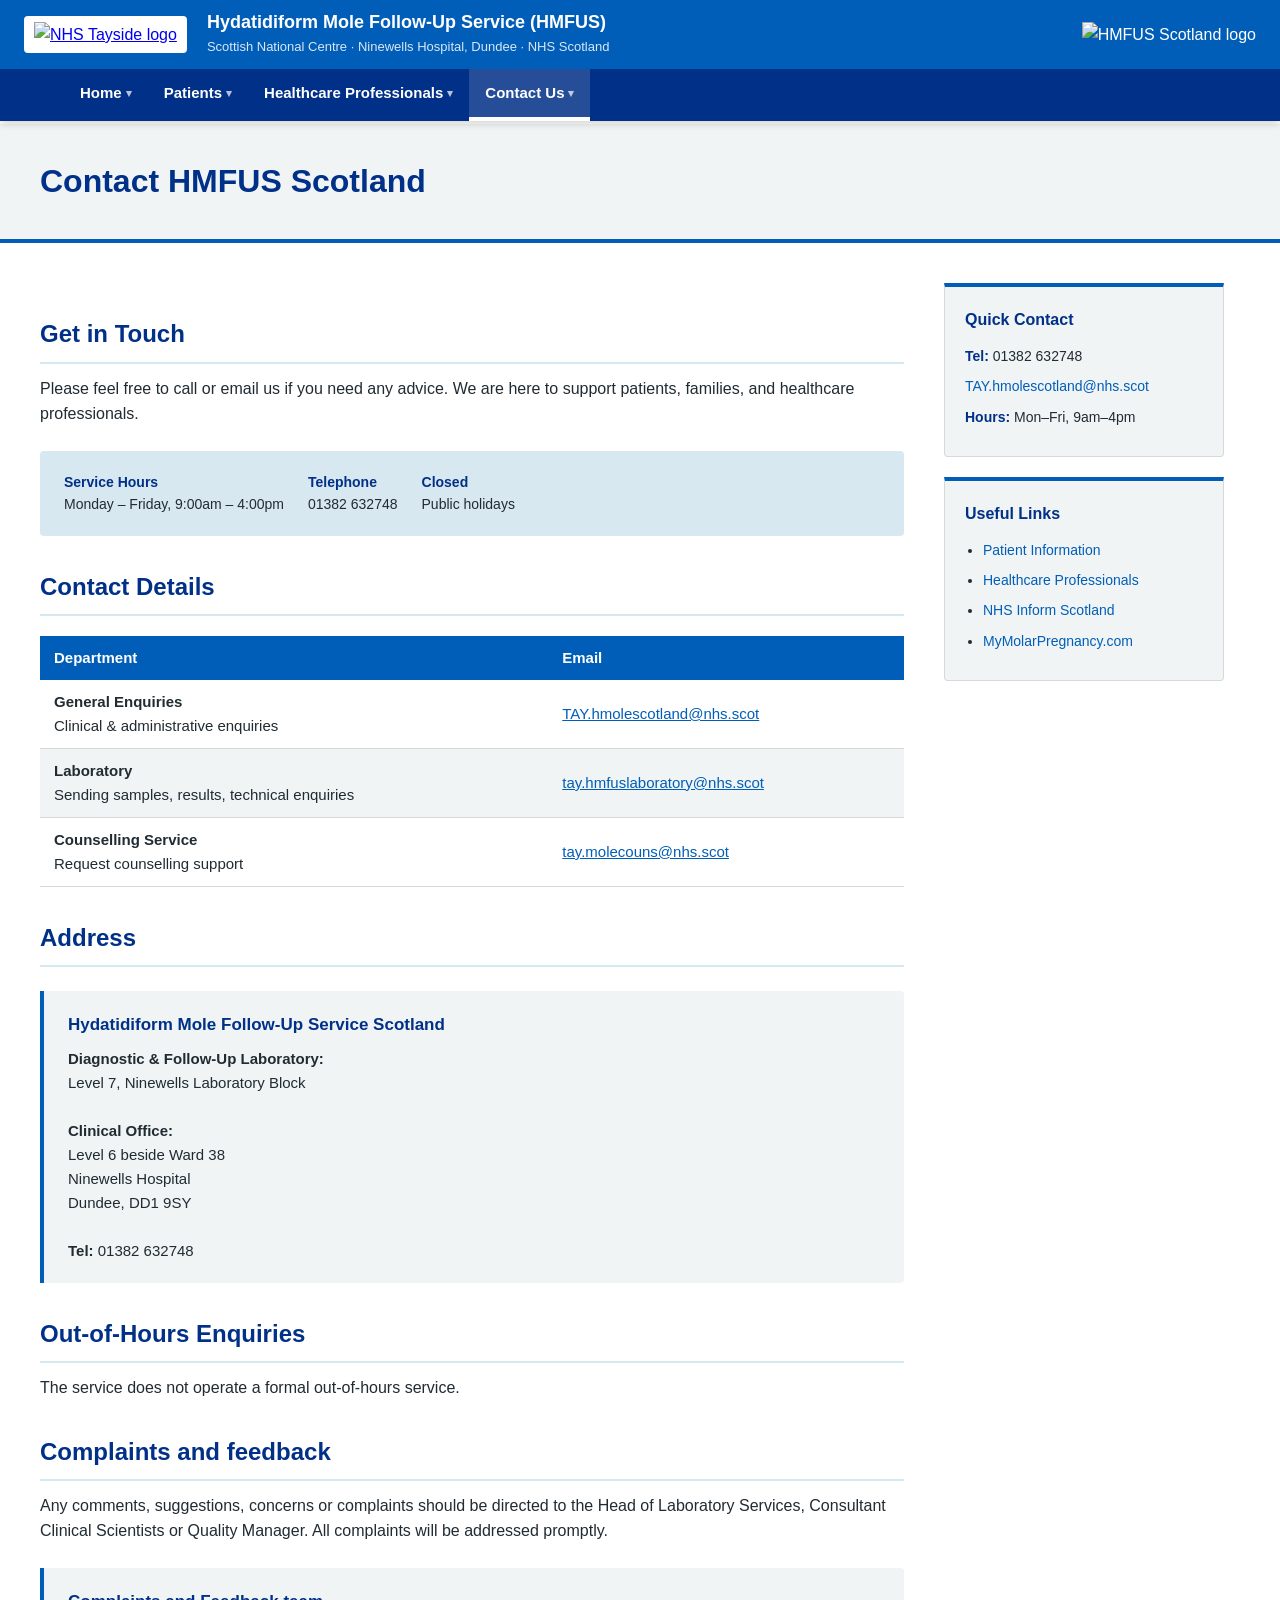
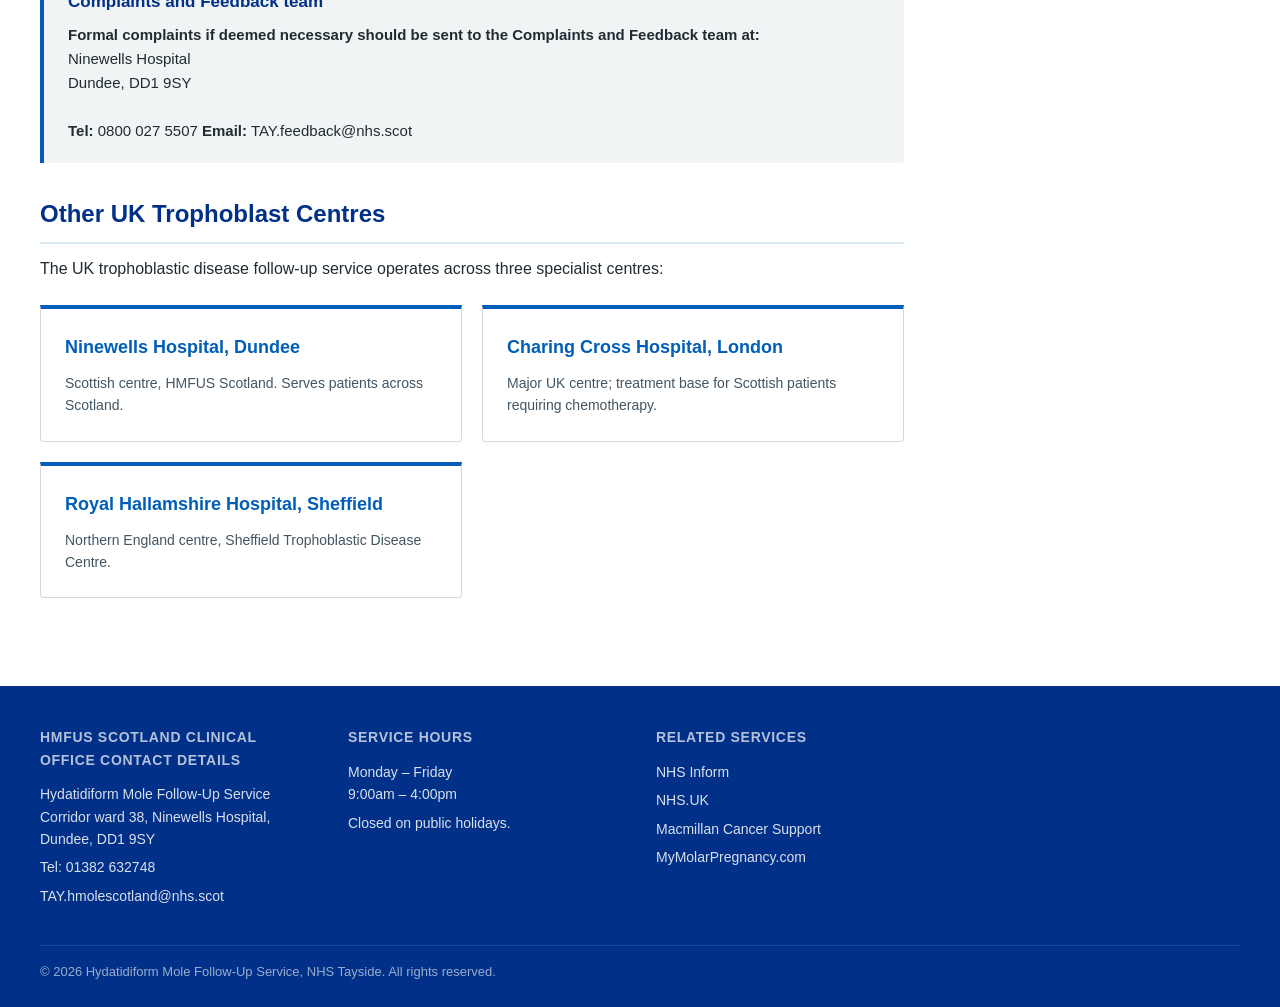
==== commit fad147a5: "Update contact.html" ====
--- a/contact.html
+++ b/contact.html
@@ -96,7 +96,7 @@
         
         <div class="nhs-card">
           <h3><a href="https://stdc.sites.sheffield.ac.uk/">Royal Hallamshire Hospital, Sheffield</a></h3>
-          <p>Northern England centre — Sheffield Trophoblastic Disease Centre.</p>
+          <p>Northern England centre, Sheffield Trophoblastic Disease Centre.</p>
         </div>
         
       </div>
